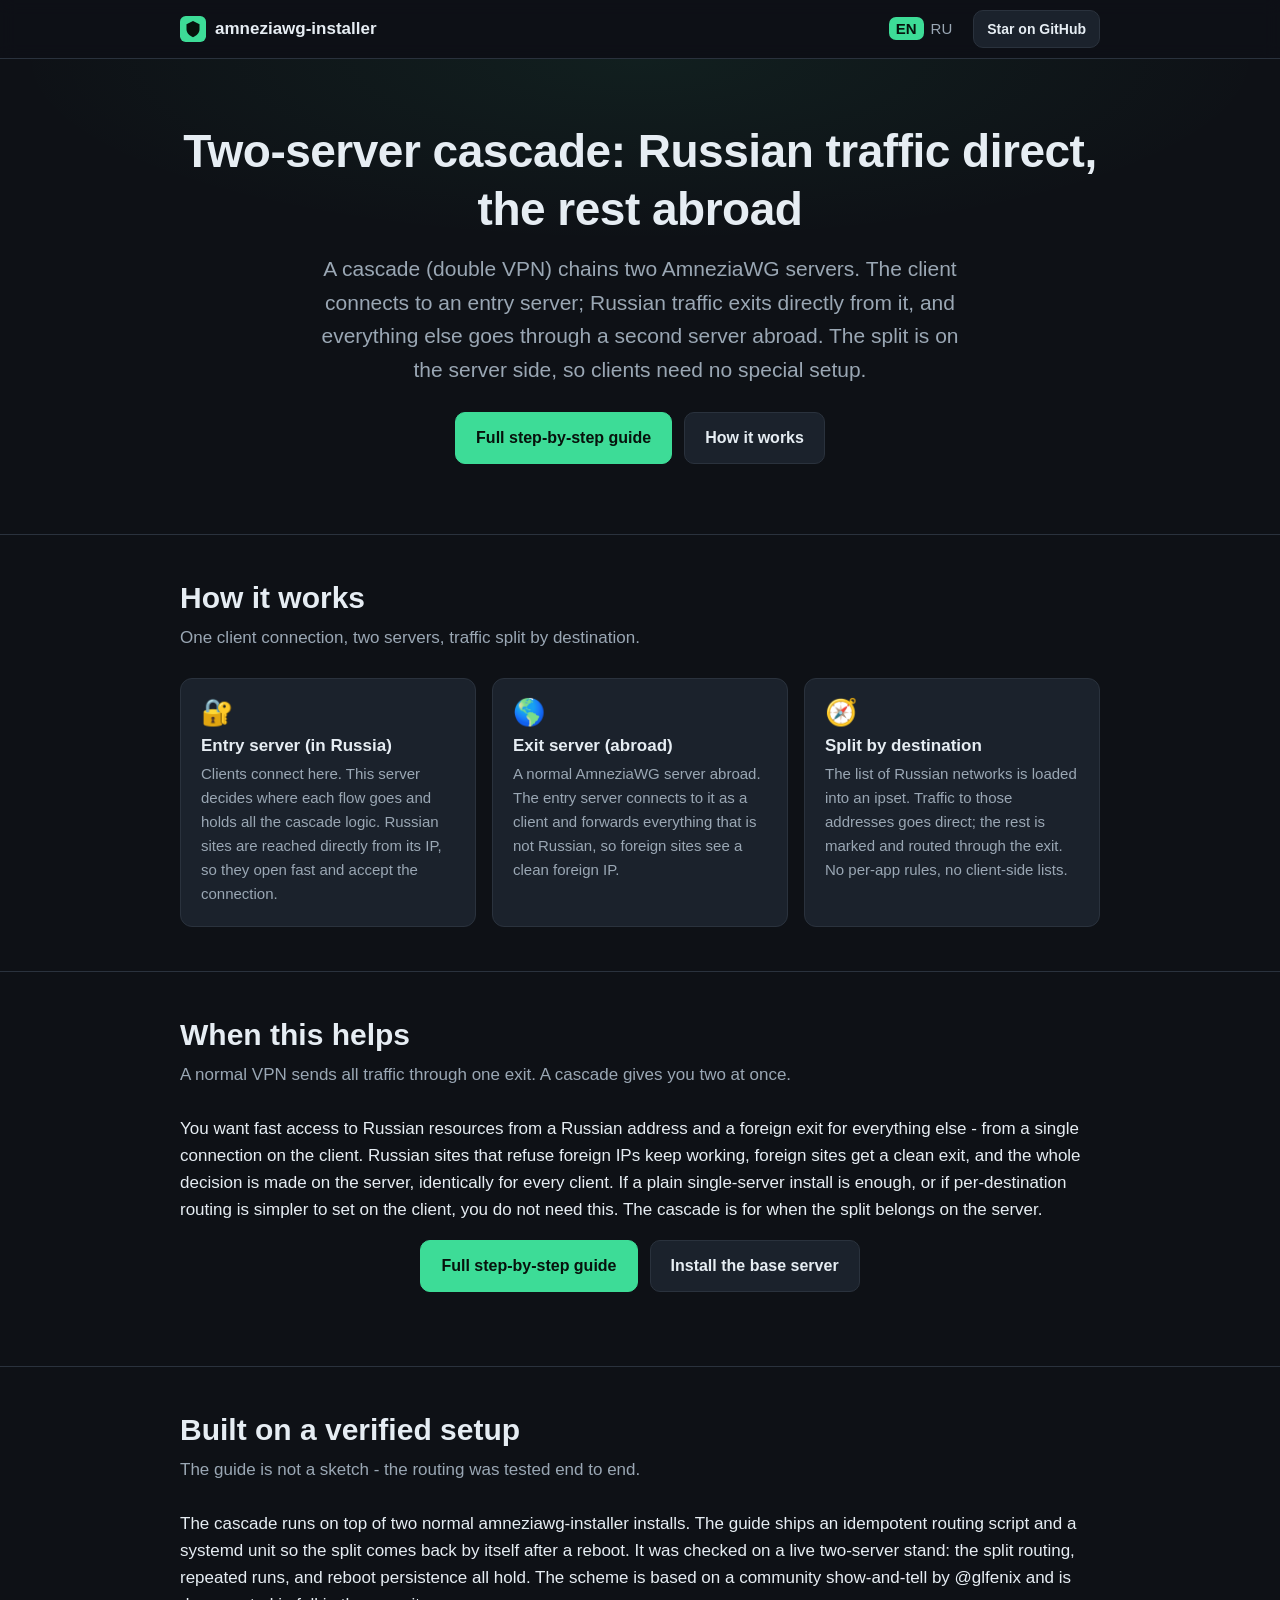
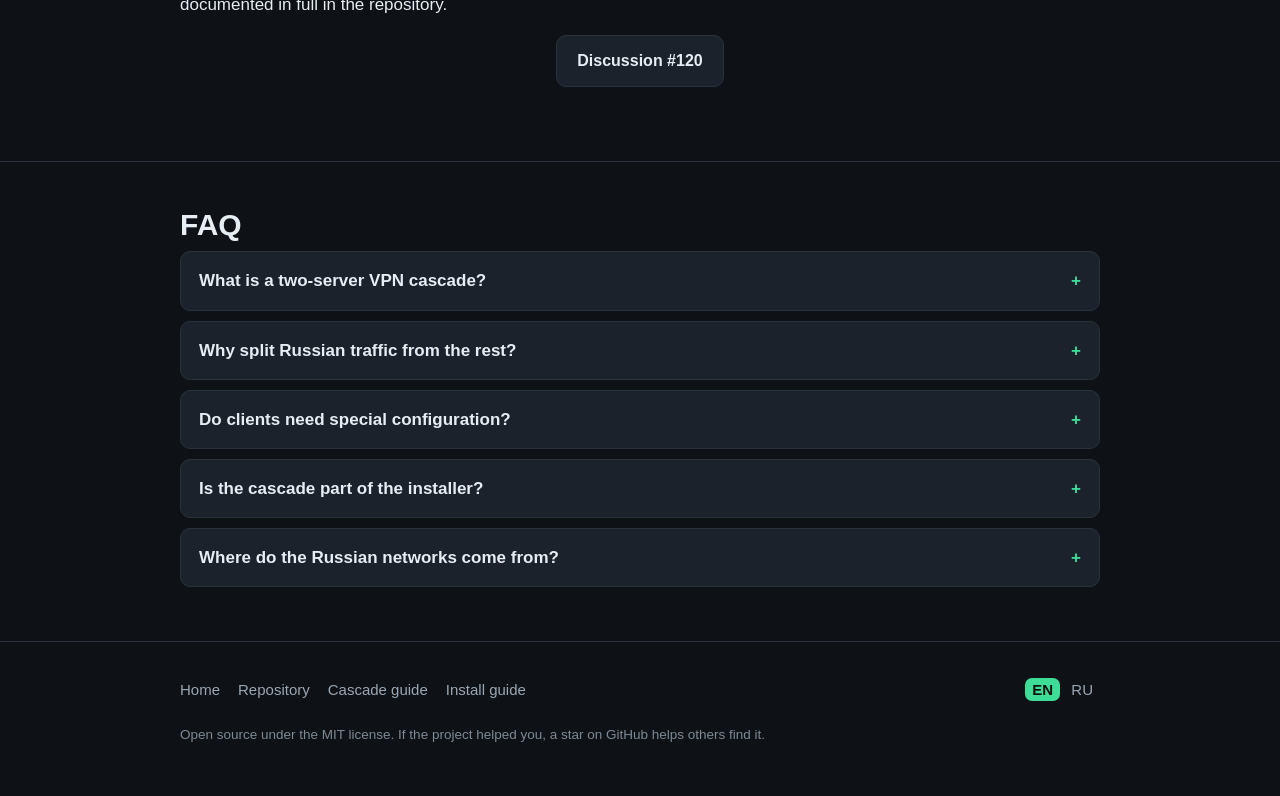
==== cascade/index.html @ ad178d1e "site: add two-server cascade landing (/cascade/ + /ru/cascade/) SEO landing for the cascade split-tu" ====
<!DOCTYPE html>
<html lang="en">
<head>
<meta charset="utf-8">
<meta name="viewport" content="width=device-width, initial-scale=1">
<title>Two-server cascade VPN: Russian traffic direct, the rest abroad</title>
<meta name="description" content="A two-server cascade (double VPN) on AmneziaWG: clients connect to an entry server, Russian traffic exits directly from a Russian IP, everything else goes through a foreign exit server. Split routing on the server, built on amneziawg-installer.">
<link rel="canonical" href="https://bivlked.github.io/amneziawg-installer/cascade/">
<link rel="alternate" hreflang="en" href="https://bivlked.github.io/amneziawg-installer/cascade/">
<link rel="alternate" hreflang="ru" href="https://bivlked.github.io/amneziawg-installer/ru/cascade/">
<link rel="alternate" hreflang="x-default" href="https://bivlked.github.io/amneziawg-installer/cascade/">
<meta property="og:type" content="article">
<meta property="og:title" content="Two-server cascade VPN: Russian traffic direct, the rest abroad">
<meta property="og:description" content="A double-VPN cascade on AmneziaWG with server-side split routing: Russian traffic direct, everything else through a foreign exit.">
<meta property="og:url" content="https://bivlked.github.io/amneziawg-installer/cascade/">
<meta property="og:site_name" content="amneziawg-installer">
<meta property="og:image" content="https://bivlked.github.io/amneziawg-installer/assets/og.png">
<meta property="og:image:width" content="1200">
<meta property="og:image:height" content="630">
<meta property="og:image:alt" content="amneziawg-installer - AmneziaWG 2.0 VPN server in one command">
<meta property="og:locale" content="en_US">
<meta property="og:locale:alternate" content="ru_RU">
<meta name="twitter:card" content="summary_large_image">
<meta name="twitter:image" content="https://bivlked.github.io/amneziawg-installer/assets/og.png">
<meta name="twitter:title" content="Two-server cascade VPN: Russian traffic direct, the rest abroad">
<meta name="twitter:description" content="A double-VPN cascade on AmneziaWG with server-side split routing.">
<meta name="theme-color" content="#0e1116">
<meta name="color-scheme" content="dark">
<link rel="icon" href="../assets/favicon.svg" type="image/svg+xml">
<link rel="apple-touch-icon" href="../assets/apple-touch-icon.png">
<link rel="stylesheet" href="../assets/style.css">
<script type="application/ld+json">
{
  "@context": "https://schema.org",
  "@type": "FAQPage",
  "mainEntity": [
    { "@type": "Question", "name": "What is a two-server VPN cascade?", "acceptedAnswer": { "@type": "Answer", "text": "It is two servers chained together (sometimes called a double VPN). The client connects to an entry server, and that server forwards part of the traffic through a second exit server. Here the split is by destination: Russian networks go out directly from the entry server, everything else goes through the foreign exit." } },
    { "@type": "Question", "name": "Why split Russian traffic from the rest?", "acceptedAnswer": { "@type": "Answer", "text": "So Russian sites open from a Russian IP without a detour abroad and without being blocked for foreign addresses, while foreign sites use a clean foreign exit. You get both from a single connection on the client." } },
    { "@type": "Question", "name": "Do clients need special configuration?", "acceptedAnswer": { "@type": "Answer", "text": "No. The split lives entirely on the entry server. Clients are added as usual and need no special setup - they just connect to the entry server." } },
    { "@type": "Question", "name": "Is the cascade part of the installer?", "acceptedAnswer": { "@type": "Answer", "text": "No. A multi-server cascade is a separate manual setup on top of two normal amneziawg-installer installs. There is a step-by-step guide with a verified routing script and a systemd unit for boot persistence." } },
    { "@type": "Question", "name": "Where do the Russian networks come from?", "acceptedAnswer": { "@type": "Answer", "text": "From the aggregated Russian IP zone (ipdeny), loaded into an ipset. Traffic to those networks is routed direct; everything else is marked and sent through the foreign exit. The list is refreshed on a schedule." } }
  ]
}
</script>
<script type="application/ld+json">
{
  "@context": "https://schema.org",
  "@type": "BreadcrumbList",
  "itemListElement": [
    { "@type": "ListItem", "position": 1, "name": "amneziawg-installer", "item": "https://bivlked.github.io/amneziawg-installer/" },
    { "@type": "ListItem", "position": 2, "name": "Two-server cascade with split routing", "item": "https://bivlked.github.io/amneziawg-installer/cascade/" }
  ]
}
</script>
</head>
<body>

<header class="site-header">
  <div class="wrap">
    <a class="brand" href="/amneziawg-installer/">
      <svg class="logo" viewBox="0 0 32 32" aria-hidden="true"><rect width="32" height="32" rx="7" fill="#3ddc97"/><path d="M16 6l8 4v6c0 5-3.4 8.2-8 10-4.6-1.8-8-5-8-10v-6l8-4z" fill="#07120c"/></svg>
      amneziawg-installer
    </a>
    <nav class="nav-right" aria-label="Site navigation">
      <span class="lang-switch"><a class="active" aria-current="page" href="/amneziawg-installer/cascade/">EN</a><a href="/amneziawg-installer/ru/cascade/">RU</a></span>
      <a class="btn btn-sm" href="https://github.com/bivlked/amneziawg-installer">Star on GitHub</a>
    </nav>
  </div>
</header>

<main>

<section class="hero">
  <div class="wrap">
    <h1>Two-server cascade: Russian traffic direct, the rest abroad</h1>
    <p class="lede">A cascade (double VPN) chains two AmneziaWG servers. The client connects to an entry server; Russian traffic exits directly from it, and everything else goes through a second server abroad. The split is on the server side, so clients need no special setup.</p>
    <div class="cta-row">
      <a class="btn btn-primary" href="https://github.com/bivlked/amneziawg-installer/blob/main/CASCADE.en.md">Full step-by-step guide</a>
      <a class="btn" href="#how">How it works</a>
    </div>
  </div>
</section>

<section id="how">
  <div class="wrap">
    <h2>How it works</h2>
    <p class="sub">One client connection, two servers, traffic split by destination.</p>
    <div class="grid">
      <div class="card">
        <div class="ico" aria-hidden="true">&#128272;</div>
        <h3>Entry server (in Russia)</h3>
        <p>Clients connect here. This server decides where each flow goes and holds all the cascade logic. Russian sites are reached directly from its IP, so they open fast and accept the connection.</p>
      </div>
      <div class="card">
        <div class="ico" aria-hidden="true">&#127758;</div>
        <h3>Exit server (abroad)</h3>
        <p>A normal AmneziaWG server abroad. The entry server connects to it as a client and forwards everything that is not Russian, so foreign sites see a clean foreign IP.</p>
      </div>
      <div class="card">
        <div class="ico" aria-hidden="true">&#129517;</div>
        <h3>Split by destination</h3>
        <p>The list of Russian networks is loaded into an ipset. Traffic to those addresses goes direct; the rest is marked and routed through the exit. No per-app rules, no client-side lists.</p>
      </div>
    </div>
  </div>
</section>

<section id="why">
  <div class="wrap">
    <h2>When this helps</h2>
    <p class="sub">A normal VPN sends all traffic through one exit. A cascade gives you two at once.</p>
    <p>You want fast access to Russian resources from a Russian address and a foreign exit for everything else - from a single connection on the client. Russian sites that refuse foreign IPs keep working, foreign sites get a clean exit, and the whole decision is made on the server, identically for every client. If a plain single-server install is enough, or if per-destination routing is simpler to set on the client, you do not need this. The cascade is for when the split belongs on the server.</p>
    <div class="cta-row">
      <a class="btn btn-primary" href="https://github.com/bivlked/amneziawg-installer/blob/main/CASCADE.en.md">Full step-by-step guide</a>
      <a class="btn" href="/amneziawg-installer/#quick-start">Install the base server</a>
    </div>
  </div>
</section>

<section id="trust">
  <div class="wrap">
    <h2>Built on a verified setup</h2>
    <p class="sub">The guide is not a sketch - the routing was tested end to end.</p>
    <p>The cascade runs on top of two normal amneziawg-installer installs. The guide ships an idempotent routing script and a systemd unit so the split comes back by itself after a reboot. It was checked on a live two-server stand: the split routing, repeated runs, and reboot persistence all hold. The scheme is based on a community show-and-tell by @glfenix and is documented in full in the repository.</p>
    <div class="cta-row">
      <a class="btn" href="https://github.com/bivlked/amneziawg-installer/discussions/120">Discussion #120</a>
    </div>
  </div>
</section>

<section id="faq">
  <div class="wrap">
    <h2>FAQ</h2>
    <div class="faq">
      <details><summary>What is a two-server VPN cascade?</summary><div class="answer">It is two servers chained together (sometimes called a double VPN). The client connects to an entry server, and that server forwards part of the traffic through a second exit server. Here the split is by destination: Russian networks go out directly from the entry server, everything else goes through the foreign exit.</div></details>
      <details><summary>Why split Russian traffic from the rest?</summary><div class="answer">So Russian sites open from a Russian IP without a detour abroad and without being blocked for foreign addresses, while foreign sites use a clean foreign exit. You get both from a single connection on the client.</div></details>
      <details><summary>Do clients need special configuration?</summary><div class="answer">No. The split lives entirely on the entry server. Clients are added as usual and need no special setup - they just connect to the entry server.</div></details>
      <details><summary>Is the cascade part of the installer?</summary><div class="answer">No. A multi-server cascade is a separate manual setup on top of two normal amneziawg-installer installs. There is a step-by-step guide with a verified routing script and a systemd unit for boot persistence.</div></details>
      <details><summary>Where do the Russian networks come from?</summary><div class="answer">From the aggregated Russian IP zone (ipdeny), loaded into an ipset. Traffic to those networks is routed direct; everything else is marked and sent through the foreign exit. The list is refreshed on a schedule.</div></details>
    </div>
  </div>
</section>

</main>

<footer class="site-footer">
  <div class="wrap">
    <div class="cols">
      <div>
        <div class="foot-links">
          <a href="/amneziawg-installer/">Home</a>
          <a href="https://github.com/bivlked/amneziawg-installer">Repository</a>
          <a href="https://github.com/bivlked/amneziawg-installer/blob/main/CASCADE.en.md">Cascade guide</a>
          <a href="https://github.com/bivlked/amneziawg-installer/blob/main/INSTALL_VPS.md">Install guide</a>
        </div>
        <p class="note">Open source under the MIT license. If the project helped you, a star on GitHub helps others find it.</p>
      </div>
      <div class="lang-switch"><a class="active" aria-current="page" href="/amneziawg-installer/cascade/">EN</a> <a href="/amneziawg-installer/ru/cascade/">RU</a></div>
    </div>
  </div>
</footer>

</body>
</html>
---- assets/style.css ----
/* amneziawg-installer landing - shared styles. Dark, fast, no external fonts. */
:root {
  --bg: #0e1116;
  --bg-soft: #161b22;
  --bg-card: #1b222c;
  --border: #2a323d;
  --text: #e6edf3;
  --text-dim: #9aa7b4;
  --accent: #3ddc97;
  --accent-dim: #2bbd80;
  --accent-ink: #07120c;
  --code-bg: #0a0d12;
  --radius: 12px;
  --maxw: 960px;
}
* { box-sizing: border-box; }
html { scroll-behavior: smooth; scroll-padding-top: 72px; -webkit-text-size-adjust: 100%; }
body {
  margin: 0;
  background: var(--bg);
  color: var(--text);
  font-family: -apple-system, BlinkMacSystemFont, "Segoe UI", Roboto, Helvetica, Arial, sans-serif;
  line-height: 1.6;
  font-size: 17px;
}
a { color: var(--accent); text-decoration: none; }
a:hover { text-decoration: underline; }
h1, h2, h3 { line-height: 1.25; font-weight: 700; }
code, pre, kbd { font-family: ui-monospace, SFMono-Regular, "SF Mono", Menlo, Consolas, "Liberation Mono", monospace; }

.wrap { max-width: var(--maxw); margin: 0 auto; padding: 0 20px; }

/* header */
.site-header {
  position: sticky; top: 0; z-index: 10;
  background: rgba(14, 17, 22, 0.82);
  backdrop-filter: saturate(140%) blur(8px);
  border-bottom: 1px solid var(--border);
}
.site-header .wrap { display: flex; align-items: center; justify-content: space-between; height: 58px; }
.brand { display: flex; align-items: center; gap: 9px; font-weight: 700; color: var(--text); }
.brand:hover { text-decoration: none; }
.brand .logo { width: 26px; height: 26px; }
.nav-right { display: flex; align-items: center; gap: 14px; font-size: 15px; }
.lang-switch a { color: var(--text-dim); padding: 3px 7px; border-radius: 7px; }
.lang-switch a.active { color: var(--accent-ink); background: var(--accent); font-weight: 600; }

/* buttons */
.btn {
  display: inline-flex; align-items: center; gap: 8px;
  padding: 12px 20px; border-radius: 10px; font-weight: 600; font-size: 16px;
  border: 1px solid var(--border); color: var(--text); background: var(--bg-card);
  transition: transform .08s ease, border-color .15s ease;
}
.btn:hover { text-decoration: none; border-color: var(--accent); transform: translateY(-1px); }
.btn-primary { background: var(--accent); color: var(--accent-ink); border-color: var(--accent); }
.btn-primary:hover { background: var(--accent-dim); }
.btn-sm { padding: 7px 13px; font-size: 14px; }

/* hero */
.hero {
  padding: 64px 0 40px; text-align: center; border-top: none;
  background: radial-gradient(ellipse 70% 55% at 50% 0%, rgba(61, 220, 151, 0.07), transparent 70%);
}
.hero h1 { font-size: clamp(30px, 5vw, 46px); margin: 0 0 14px; letter-spacing: -0.5px; }
.hero .lede { font-size: clamp(17px, 2.4vw, 21px); color: var(--text-dim); max-width: 640px; margin: 0 auto 26px; }
.cta-row { display: flex; gap: 12px; justify-content: center; flex-wrap: wrap; margin-bottom: 30px; }

/* command box */
.cmd {
  position: relative; text-align: left; background: var(--code-bg);
  border: 1px solid var(--border); border-radius: var(--radius);
  padding: 18px 52px 18px 18px; max-width: 760px; margin: 0 auto;
  overflow-x: auto;
}
.cmd pre { margin: 0; font-size: 14.5px; color: #cdd9e5; white-space: pre; }
.cmd .prompt { color: var(--accent); user-select: none; }
.copy-btn {
  position: absolute; top: 12px; right: 12px;
  background: var(--bg-card); border: 1px solid var(--border); color: var(--text-dim);
  border-radius: 8px; padding: 6px 9px; font-size: 12px; cursor: pointer;
}
.copy-btn:hover { color: var(--accent); border-color: var(--accent); }

/* trust strip */
.trust { display: flex; gap: 10px 26px; justify-content: center; flex-wrap: wrap; color: var(--text-dim); font-size: 14.5px; margin-top: 22px; }
.trust span { display: inline-flex; align-items: center; gap: 6px; }

/* sections */
section { padding: 44px 0; border-top: 1px solid var(--border); }
section h2 { font-size: clamp(23px, 3.4vw, 30px); margin: 0 0 8px; }
section .sub { color: var(--text-dim); margin: 0 0 26px; max-width: 660px; }

/* feature grid */
.grid { display: grid; grid-template-columns: repeat(auto-fit, minmax(240px, 1fr)); gap: 16px; }
.card {
  background: var(--bg-card); border: 1px solid var(--border); border-radius: var(--radius); padding: 20px;
  transition: transform .08s ease, border-color .15s ease;
}
.card:hover { border-color: var(--accent-dim); transform: translateY(-2px); }
.card .ico { font-size: 26px; line-height: 1; margin-bottom: 10px; }
.card h3 { font-size: 17px; margin: 0 0 6px; }
.card p { margin: 0; color: var(--text-dim); font-size: 15px; }

/* steps */
.steps { counter-reset: step; display: grid; gap: 14px; list-style: none; margin: 0; padding: 0; }
.step { display: flex; gap: 14px; align-items: flex-start; }
.step .n {
  counter-increment: step; flex: 0 0 auto; width: 30px; height: 30px; border-radius: 50%;
  background: var(--accent); color: var(--accent-ink); font-weight: 700;
  display: grid; place-items: center; font-size: 15px;
}
.step .n::before { content: counter(step); }
.step p { margin: 3px 0 0; }

/* os list */
.os-list { display: flex; flex-wrap: wrap; gap: 10px; }
.os-list .pill { background: var(--bg-card); border: 1px solid var(--border); border-radius: 999px; padding: 8px 15px; font-size: 15px; }
.os-list .pill b { color: var(--accent); }

/* faq */
.faq details { background: var(--bg-card); border: 1px solid var(--border); border-radius: 10px; margin-bottom: 10px; padding: 0 18px; }
.faq summary { cursor: pointer; padding: 15px 0; font-weight: 600; list-style: none; }
.faq summary:hover { color: var(--accent); }
.faq summary::-webkit-details-marker { display: none; }
.faq summary::after { content: "+"; float: right; color: var(--accent); font-weight: 700; }
.faq details[open] summary::after { content: "\2212"; }
.faq details[open] summary { border-bottom: 1px solid var(--border); }
.faq .answer { padding: 14px 0; color: var(--text-dim); }
.faq .answer code { background: var(--code-bg); padding: 2px 6px; border-radius: 5px; font-size: 14px; color: #cdd9e5; }

/* footer */
.site-footer { border-top: 1px solid var(--border); padding: 36px 0; color: var(--text-dim); font-size: 15px; }
.site-footer .cols { display: flex; flex-wrap: wrap; gap: 24px 48px; justify-content: space-between; }
.site-footer a { color: var(--text-dim); }
.site-footer a:hover { color: var(--accent); }
.site-footer .foot-links { display: flex; flex-wrap: wrap; gap: 8px 18px; }
.site-footer .note { margin-top: 22px; font-size: 13.5px; opacity: 0.8; }

.center { text-align: center; }
.mt { margin-top: 26px; }
.inline-note { color: var(--text-dim); font-size: 14.5px; margin-top: 12px; }

/* polish */
::selection { background: var(--accent); color: var(--accent-ink); }
a:focus-visible, button:focus-visible, summary:focus-visible { outline: 2px solid var(--accent); outline-offset: 2px; }

/* compact header on small screens */
@media (max-width: 600px) {
  .brand { font-size: 15px; }
  .nav-right { gap: 8px; }
  .btn-sm { padding: 6px 10px; font-size: 13px; }
}
@media (max-width: 430px) {
  .site-header .btn-sm { display: none; }
}

/* reduced motion */
@media (prefers-reduced-motion: reduce) {
  html { scroll-behavior: auto; }
  .btn, .card { transition: none; }
  .btn:hover, .card:hover { transform: none; }
}
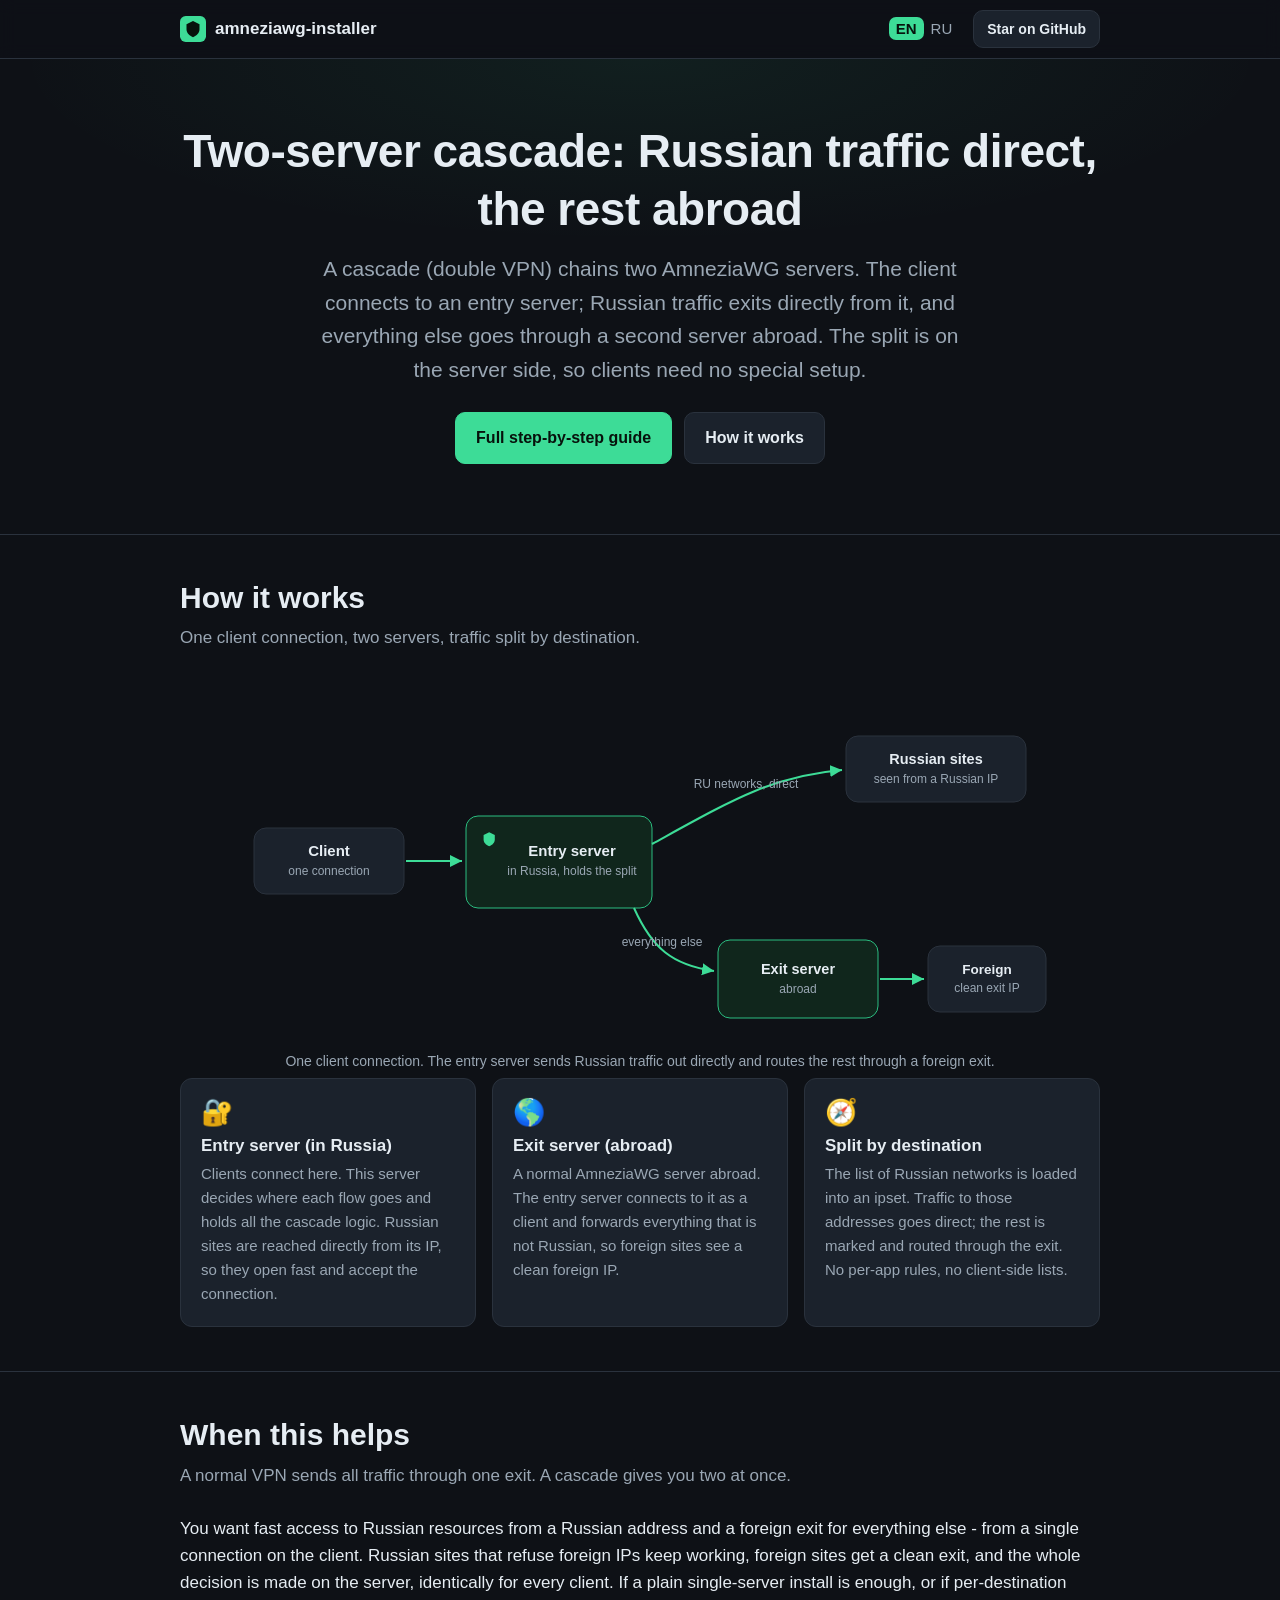
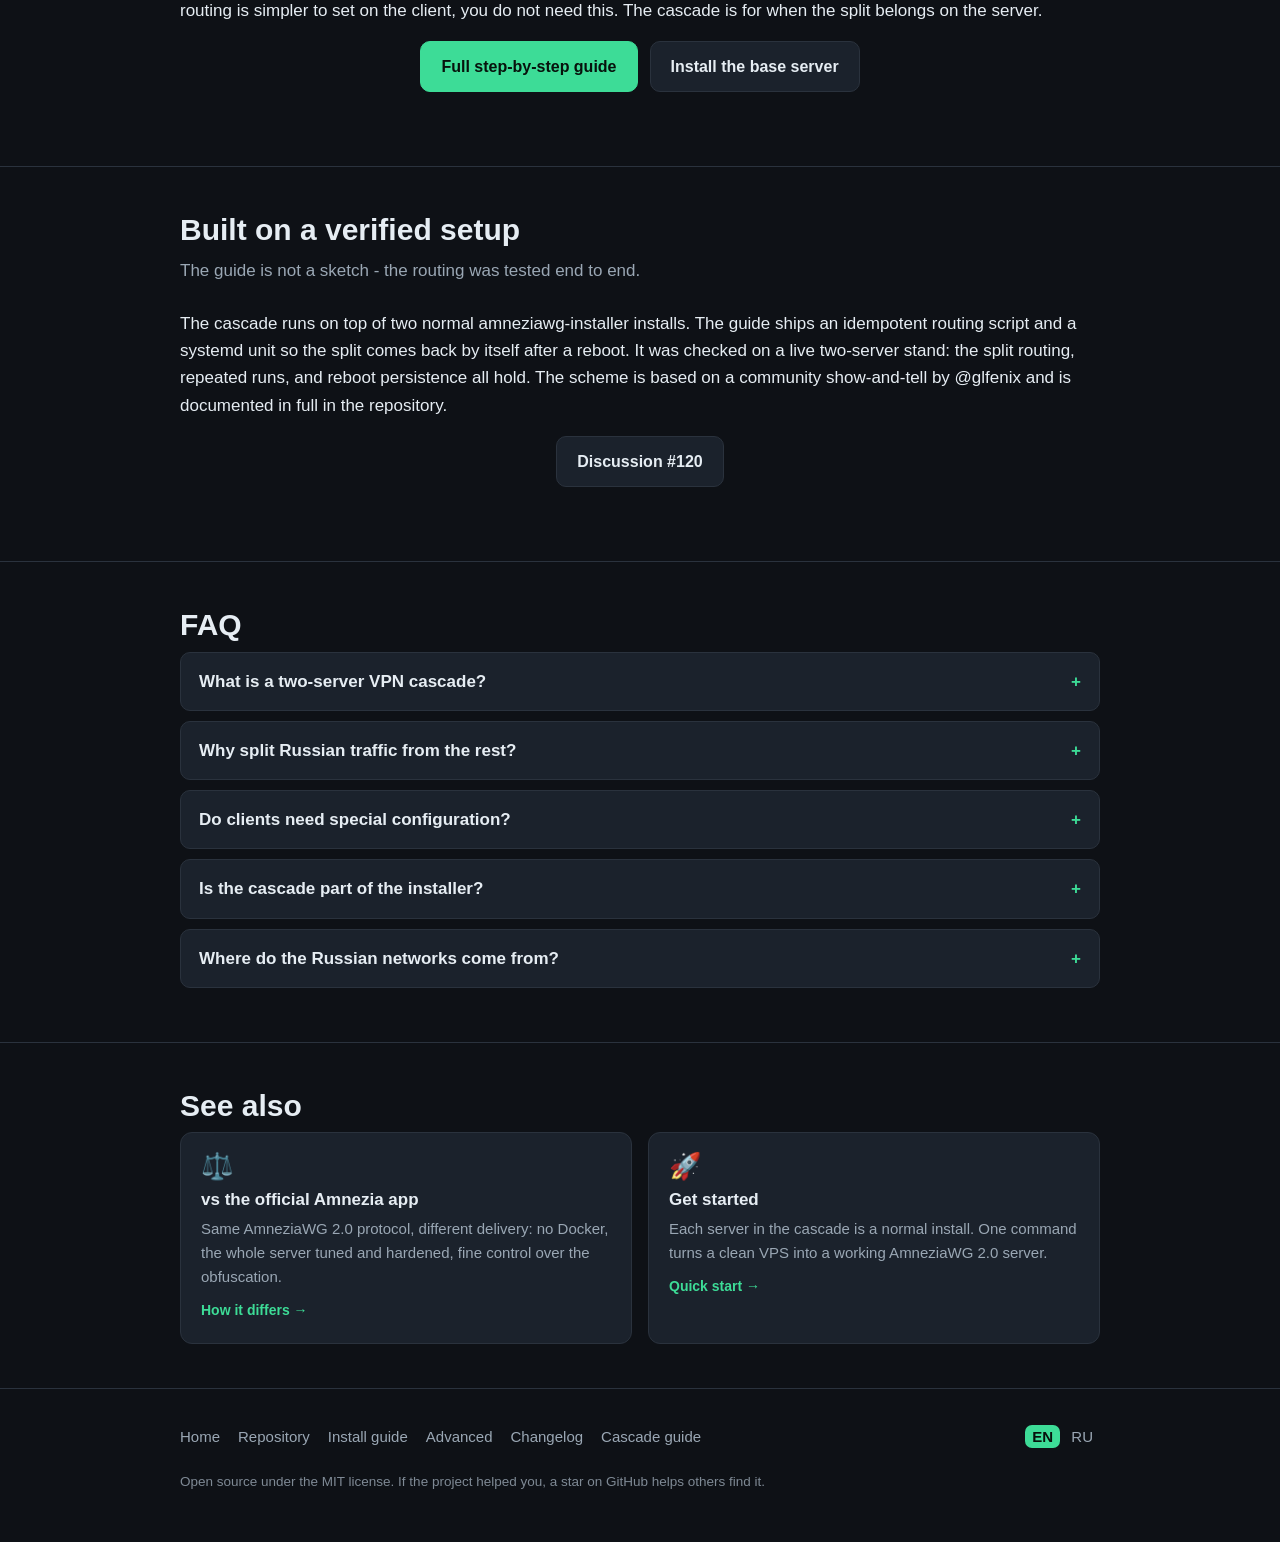
==== commit d9482925: "site: refresh landings with visuals, SEO and accessibility polish - home: trimmed hero CTAs, added a" ====
--- a/cascade/index.html
+++ b/cascade/index.html
@@ -3,8 +3,8 @@
 <head>
 <meta charset="utf-8">
 <meta name="viewport" content="width=device-width, initial-scale=1">
-<title>Two-server cascade VPN: Russian traffic direct, the rest abroad</title>
-<meta name="description" content="A two-server cascade (double VPN) on AmneziaWG: clients connect to an entry server, Russian traffic exits directly from a Russian IP, everything else goes through a foreign exit server. Split routing on the server, built on amneziawg-installer.">
+<title>Two-server cascade VPN: Russian traffic direct, rest abroad</title>
+<meta name="description" content="A two-server cascade (double VPN) on AmneziaWG: Russian traffic exits directly from a Russian IP, everything else goes through a foreign exit server. Split on the server.">
 <link rel="canonical" href="https://bivlked.github.io/amneziawg-installer/cascade/">
 <link rel="alternate" hreflang="en" href="https://bivlked.github.io/amneziawg-installer/cascade/">
 <link rel="alternate" hreflang="ru" href="https://bivlked.github.io/amneziawg-installer/ru/cascade/">
@@ -14,14 +14,14 @@
 <meta property="og:description" content="A double-VPN cascade on AmneziaWG with server-side split routing: Russian traffic direct, everything else through a foreign exit.">
 <meta property="og:url" content="https://bivlked.github.io/amneziawg-installer/cascade/">
 <meta property="og:site_name" content="amneziawg-installer">
-<meta property="og:image" content="https://bivlked.github.io/amneziawg-installer/assets/og.png">
+<meta property="og:image" content="https://bivlked.github.io/amneziawg-installer/assets/og-cascade.png">
 <meta property="og:image:width" content="1200">
 <meta property="og:image:height" content="630">
-<meta property="og:image:alt" content="amneziawg-installer - AmneziaWG 2.0 VPN server in one command">
+<meta property="og:image:alt" content="Two-server AmneziaWG cascade: Russian traffic direct, the rest abroad">
 <meta property="og:locale" content="en_US">
 <meta property="og:locale:alternate" content="ru_RU">
 <meta name="twitter:card" content="summary_large_image">
-<meta name="twitter:image" content="https://bivlked.github.io/amneziawg-installer/assets/og.png">
+<meta name="twitter:image" content="https://bivlked.github.io/amneziawg-installer/assets/og-cascade.png">
 <meta name="twitter:title" content="Two-server cascade VPN: Russian traffic direct, the rest abroad">
 <meta name="twitter:description" content="A double-VPN cascade on AmneziaWG with server-side split routing.">
 <meta name="theme-color" content="#0e1116">
@@ -52,8 +52,25 @@
   ]
 }
 </script>
+<script type="application/ld+json">
+{
+  "@context": "https://schema.org",
+  "@type": "TechArticle",
+  "headline": "Two-server cascade VPN: Russian traffic direct, the rest abroad",
+  "description": "A two-server cascade (double VPN) on AmneziaWG with server-side split routing: Russian traffic exits directly from a Russian IP, everything else goes through a foreign exit server.",
+  "inLanguage": "en",
+  "image": "https://bivlked.github.io/amneziawg-installer/assets/og-cascade.png",
+  "datePublished": "2026-06-15",
+  "dateModified": "2026-06-15",
+  "author": { "@type": "Person", "name": "bivlked" },
+  "publisher": { "@type": "Organization", "name": "amneziawg-installer", "logo": { "@type": "ImageObject", "url": "https://bivlked.github.io/amneziawg-installer/assets/apple-touch-icon.png" } },
+  "mainEntityOfPage": "https://bivlked.github.io/amneziawg-installer/cascade/",
+  "isPartOf": "https://bivlked.github.io/amneziawg-installer/"
+}
+</script>
 </head>
 <body>
+<a class="skip-link" href="#main">Skip to content</a>
 
 <header class="site-header">
   <div class="wrap">
@@ -62,13 +79,13 @@
       amneziawg-installer
     </a>
     <nav class="nav-right" aria-label="Site navigation">
-      <span class="lang-switch"><a class="active" aria-current="page" href="/amneziawg-installer/cascade/">EN</a><a href="/amneziawg-installer/ru/cascade/">RU</a></span>
+      <span class="lang-switch"><a class="active" aria-current="page" aria-label="English" href="/amneziawg-installer/cascade/">EN</a><a aria-label="Русский" href="/amneziawg-installer/ru/cascade/">RU</a></span>
       <a class="btn btn-sm" href="https://github.com/bivlked/amneziawg-installer">Star on GitHub</a>
     </nav>
   </div>
 </header>
 
-<main>
+<main id="main">
 
 <section class="hero">
   <div class="wrap">
@@ -85,6 +102,34 @@
   <div class="wrap">
     <h2>How it works</h2>
     <p class="sub">One client connection, two servers, traffic split by destination.</p>
+    <figure class="diagram">
+      <svg viewBox="0 0 820 360" xmlns="http://www.w3.org/2000/svg" role="img" aria-label="Traffic flow diagram: the client makes one connection to the entry server in Russia; Russian networks are sent out directly and seen from a Russian IP, while everything else is routed through a foreign exit server and seen from a foreign IP." font-family="-apple-system, BlinkMacSystemFont, 'Segoe UI', Roboto, sans-serif">
+        <defs><marker id="cad" markerWidth="9" markerHeight="9" refX="6" refY="3" orient="auto"><path d="M0 0l6 3-6 3z" fill="#3ddc97"/></marker></defs>
+        <rect x="24" y="150" width="150" height="66" rx="12" fill="#1b222c" stroke="#2a323d"/>
+        <text x="99" y="178" text-anchor="middle" font-size="15" font-weight="600" fill="#e6edf3">Client</text>
+        <text x="99" y="197" text-anchor="middle" font-size="12" fill="#9aa7b4">one connection</text>
+        <line x1="176" y1="183" x2="232" y2="183" stroke="#3ddc97" stroke-width="2" marker-end="url(#cad)"/>
+        <rect x="236" y="138" width="186" height="92" rx="12" fill="#10261c" stroke="#2bbd80"/>
+        <g transform="translate(248 150) scale(0.7)"><path d="M16 6l8 4v6c0 5-3.4 8.2-8 10-4.6-1.8-8-5-8-10v-6l8-4z" fill="#3ddc97"/></g>
+        <text x="342" y="178" text-anchor="middle" font-size="15" font-weight="600" fill="#e6edf3">Entry server</text>
+        <text x="342" y="197" text-anchor="middle" font-size="12" fill="#9aa7b4">in Russia, holds the split</text>
+        <path d="M422 166 C 502 122, 542 98, 612 92" fill="none" stroke="#3ddc97" stroke-width="2" marker-end="url(#cad)"/>
+        <text x="516" y="110" text-anchor="middle" font-size="12" fill="#9aa7b4">RU networks, direct</text>
+        <rect x="616" y="58" width="180" height="66" rx="12" fill="#1b222c" stroke="#2a323d"/>
+        <text x="706" y="86" text-anchor="middle" font-size="14.5" font-weight="600" fill="#e6edf3">Russian sites</text>
+        <text x="706" y="105" text-anchor="middle" font-size="12" fill="#9aa7b4">seen from a Russian IP</text>
+        <path d="M404 230 C 422 270, 442 287, 484 293" fill="none" stroke="#3ddc97" stroke-width="2" marker-end="url(#cad)"/>
+        <text x="432" y="268" text-anchor="middle" font-size="12" fill="#9aa7b4">everything else</text>
+        <rect x="488" y="262" width="160" height="78" rx="12" fill="#10261c" stroke="#2bbd80"/>
+        <text x="568" y="296" text-anchor="middle" font-size="14.5" font-weight="600" fill="#e6edf3">Exit server</text>
+        <text x="568" y="315" text-anchor="middle" font-size="12" fill="#9aa7b4">abroad</text>
+        <line x1="650" y1="301" x2="694" y2="301" stroke="#3ddc97" stroke-width="2" marker-end="url(#cad)"/>
+        <rect x="698" y="268" width="118" height="66" rx="12" fill="#1b222c" stroke="#2a323d"/>
+        <text x="757" y="296" text-anchor="middle" font-size="13.5" font-weight="600" fill="#e6edf3">Foreign</text>
+        <text x="757" y="314" text-anchor="middle" font-size="12" fill="#9aa7b4">clean exit IP</text>
+      </svg>
+      <figcaption>One client connection. The entry server sends Russian traffic out directly and routes the rest through a foreign exit.</figcaption>
+    </figure>
     <div class="grid">
       <div class="card">
         <div class="ico" aria-hidden="true">&#128272;</div>
@@ -141,6 +186,26 @@
   </div>
 </section>
 
+<section id="related" class="related">
+  <div class="wrap">
+    <h2>See also</h2>
+    <div class="grid">
+      <div class="card">
+        <div class="ico" aria-hidden="true">&#9878;&#65039;</div>
+        <h3>vs the official Amnezia app</h3>
+        <p>Same AmneziaWG 2.0 protocol, different delivery: no Docker, the whole server tuned and hardened, fine control over the obfuscation.</p>
+        <a class="go" href="/amneziawg-installer/compare/">How it differs &#8594;</a>
+      </div>
+      <div class="card">
+        <div class="ico" aria-hidden="true">&#128640;</div>
+        <h3>Get started</h3>
+        <p>Each server in the cascade is a normal install. One command turns a clean VPS into a working AmneziaWG 2.0 server.</p>
+        <a class="go" href="/amneziawg-installer/#quick-start">Quick start &#8594;</a>
+      </div>
+    </div>
+  </div>
+</section>
+
 </main>
 
 <footer class="site-footer">
@@ -150,12 +215,14 @@
         <div class="foot-links">
           <a href="/amneziawg-installer/">Home</a>
           <a href="https://github.com/bivlked/amneziawg-installer">Repository</a>
+          <a href="https://github.com/bivlked/amneziawg-installer/blob/main/INSTALL_VPS.md">Install guide</a>
+          <a href="https://github.com/bivlked/amneziawg-installer/blob/main/ADVANCED.en.md">Advanced</a>
+          <a href="https://github.com/bivlked/amneziawg-installer/blob/main/CHANGELOG.en.md">Changelog</a>
           <a href="https://github.com/bivlked/amneziawg-installer/blob/main/CASCADE.en.md">Cascade guide</a>
-          <a href="https://github.com/bivlked/amneziawg-installer/blob/main/INSTALL_VPS.md">Install guide</a>
         </div>
         <p class="note">Open source under the MIT license. If the project helped you, a star on GitHub helps others find it.</p>
       </div>
-      <div class="lang-switch"><a class="active" aria-current="page" href="/amneziawg-installer/cascade/">EN</a> <a href="/amneziawg-installer/ru/cascade/">RU</a></div>
+      <div class="lang-switch"><a class="active" aria-current="page" aria-label="English" href="/amneziawg-installer/cascade/">EN</a> <a aria-label="Русский" href="/amneziawg-installer/ru/cascade/">RU</a></div>
     </div>
   </div>
 </footer>
--- a/assets/style.css
+++ b/assets/style.css
@@ -14,7 +14,7 @@
   --maxw: 960px;
 }
 * { box-sizing: border-box; }
-html { scroll-behavior: smooth; scroll-padding-top: 72px; -webkit-text-size-adjust: 100%; }
+html { scroll-behavior: smooth; scroll-padding-top: 66px; -webkit-text-size-adjust: 100%; }
 body {
   margin: 0;
   background: var(--bg);
@@ -161,3 +161,41 @@
   .btn, .card { transition: none; }
   .btn:hover, .card:hover { transform: none; }
 }
+
+/* skip link */
+.skip-link {
+  position: absolute; left: 8px; top: -48px; z-index: 30;
+  background: var(--accent); color: var(--accent-ink);
+  padding: 9px 16px; border-radius: 8px; font-weight: 600;
+  transition: top .15s ease;
+}
+.skip-link:focus { top: 8px; text-decoration: none; }
+
+/* screen-reader only */
+.sr-only {
+  position: absolute; width: 1px; height: 1px; padding: 0; margin: -1px;
+  overflow: hidden; clip: rect(0, 0, 0, 0); white-space: nowrap; border: 0;
+}
+
+/* hero flow illustration */
+.hero-art { margin: 34px auto 0; max-width: 760px; }
+.hero-art svg { width: 100%; height: auto; display: block; }
+
+/* diagram (cascade) */
+.diagram { margin: 0 0 6px; }
+.diagram svg { width: 100%; height: auto; display: block; max-width: 820px; margin: 0 auto; }
+.diagram figcaption { color: var(--text-dim); font-size: 14px; text-align: center; margin-top: 12px; }
+
+/* card variants: tag label + lead card */
+.card .tag {
+  display: inline-block; font-size: 12px; font-weight: 700; letter-spacing: 0.4px;
+  text-transform: uppercase; padding: 3px 9px; border-radius: 999px; margin-bottom: 10px;
+}
+.card .tag.neutral { color: var(--text-dim); background: var(--bg-soft); border: 1px solid var(--border); }
+.card .tag.ours { color: var(--accent-ink); background: var(--accent); }
+.card.lead { border-color: var(--accent-dim); }
+
+/* related pages strip */
+.related .grid { margin-top: 4px; }
+.related .card h3 { display: flex; align-items: center; gap: 8px; }
+.related .card .go { color: var(--accent); font-weight: 600; font-size: 14px; margin-top: 10px; display: inline-block; }
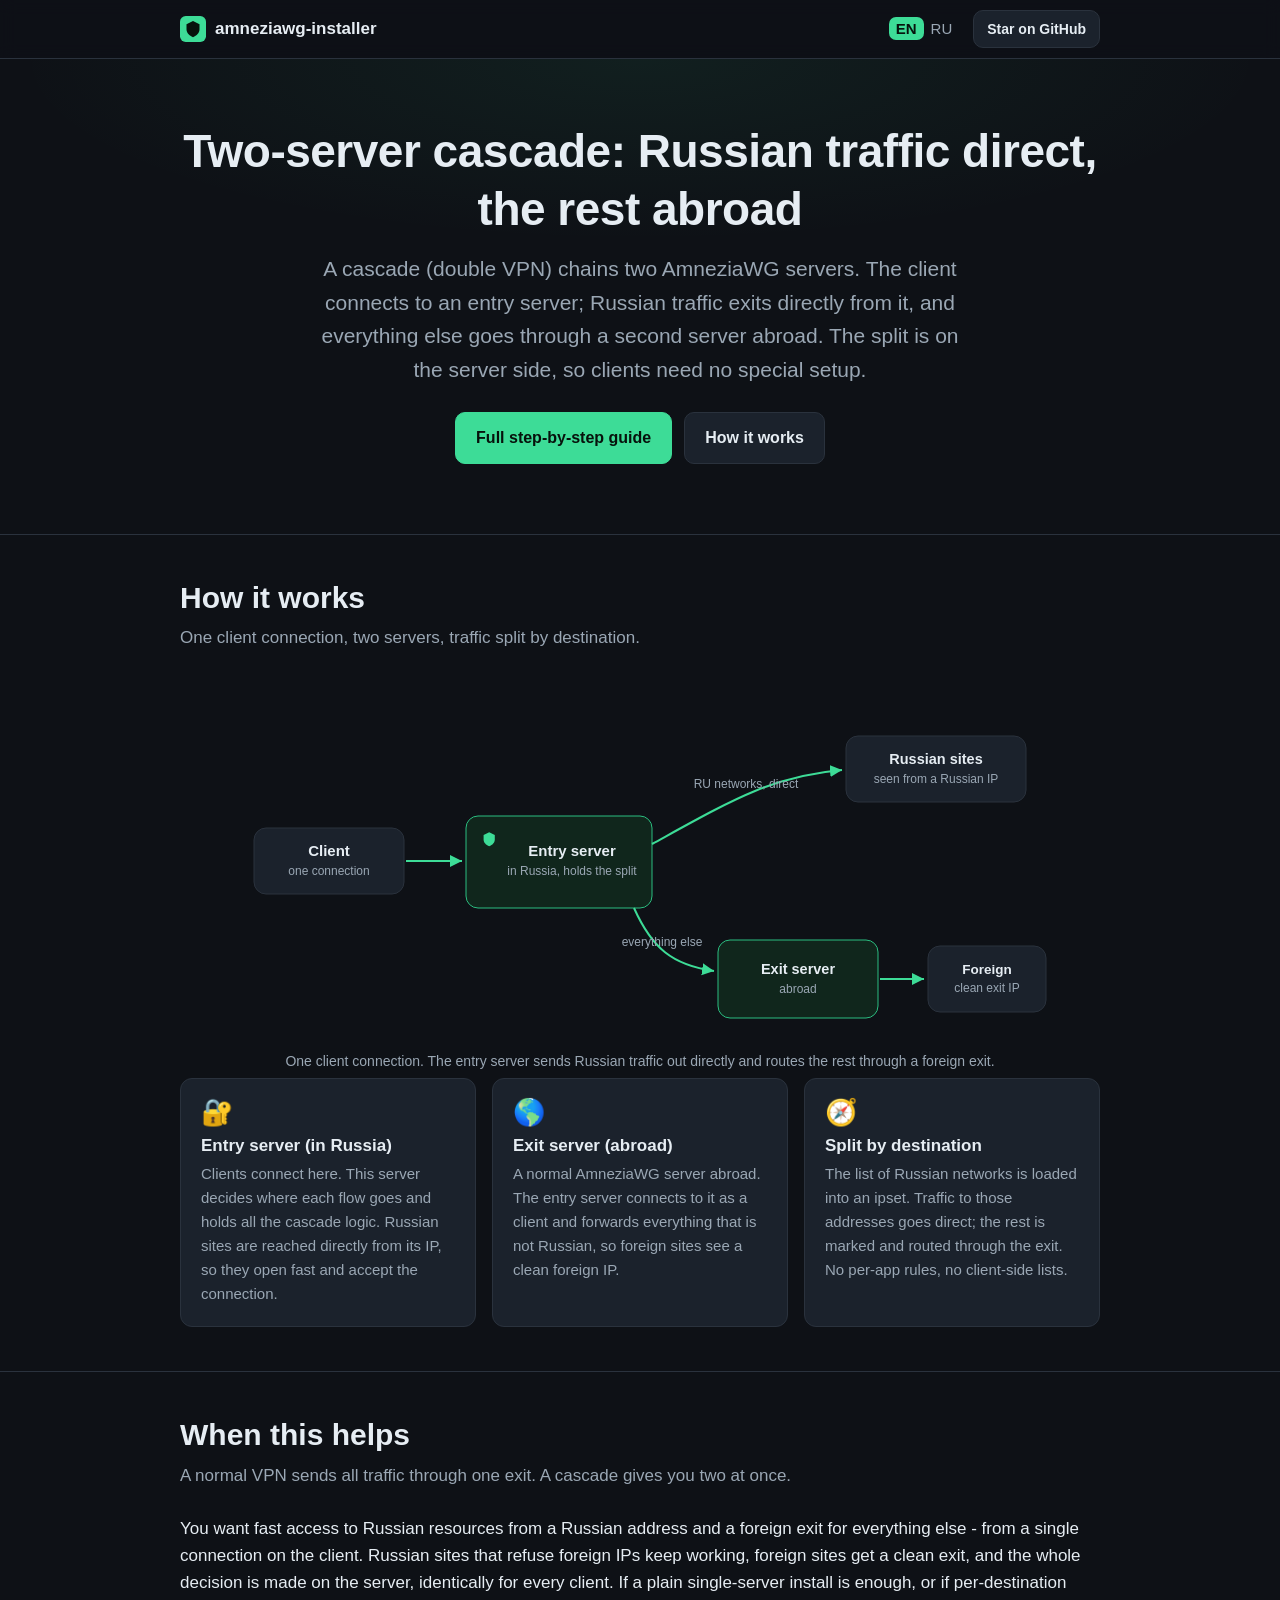
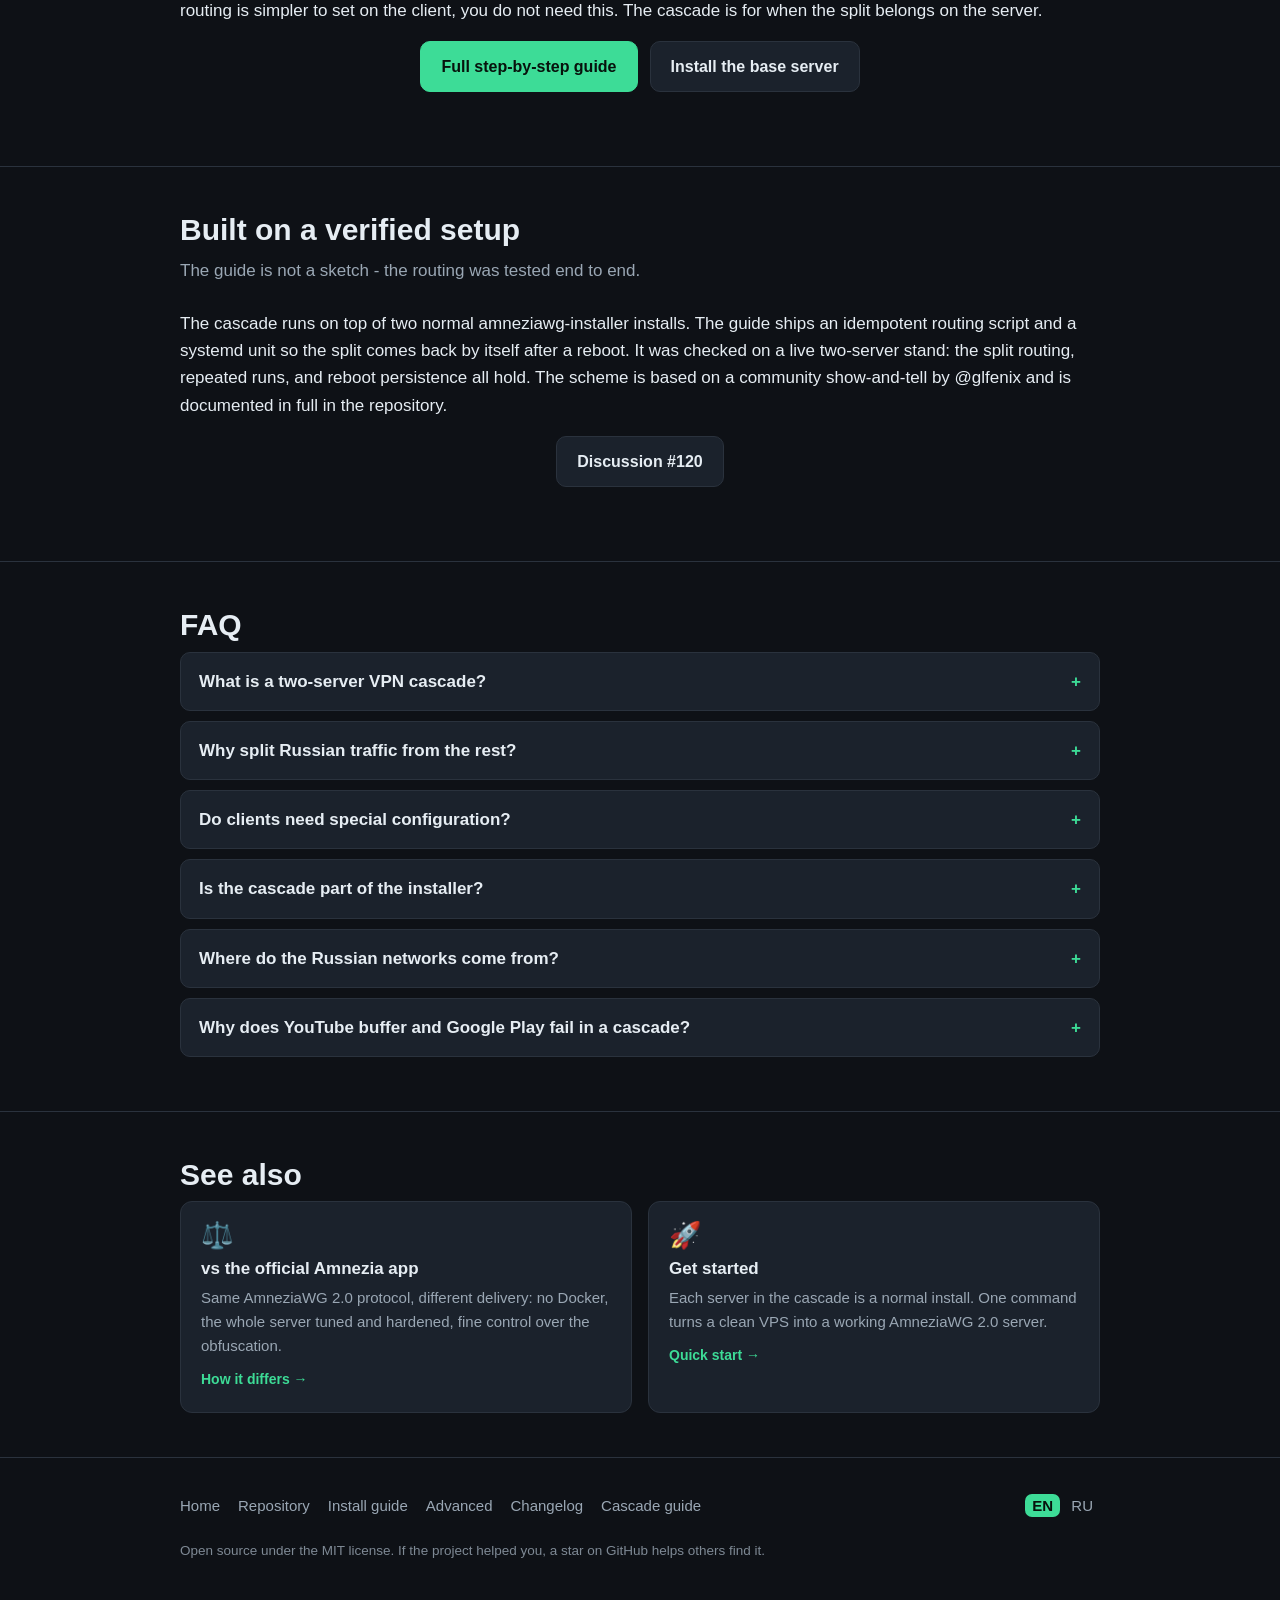
==== commit 4c8cc369: "site(cascade): FAQ entry on Google/YouTube geo-routing Add a FAQ Q&A (RU + EN, FAQPage JSON-LD + vis" ====
--- a/cascade/index.html
+++ b/cascade/index.html
@@ -38,7 +38,8 @@
     { "@type": "Question", "name": "Why split Russian traffic from the rest?", "acceptedAnswer": { "@type": "Answer", "text": "So Russian sites open from a Russian IP without a detour abroad and without being blocked for foreign addresses, while foreign sites use a clean foreign exit. You get both from a single connection on the client." } },
     { "@type": "Question", "name": "Do clients need special configuration?", "acceptedAnswer": { "@type": "Answer", "text": "No. The split lives entirely on the entry server. Clients are added as usual and need no special setup - they just connect to the entry server." } },
     { "@type": "Question", "name": "Is the cascade part of the installer?", "acceptedAnswer": { "@type": "Answer", "text": "No. A multi-server cascade is a separate manual setup on top of two normal amneziawg-installer installs. There is a step-by-step guide with a verified routing script and a systemd unit for boot persistence." } },
-    { "@type": "Question", "name": "Where do the Russian networks come from?", "acceptedAnswer": { "@type": "Answer", "text": "From the aggregated Russian IP zone (ipdeny), loaded into an ipset. Traffic to those networks is routed direct; everything else is marked and sent through the foreign exit. The list is refreshed on a schedule." } }
+    { "@type": "Question", "name": "Where do the Russian networks come from?", "acceptedAnswer": { "@type": "Answer", "text": "From the aggregated Russian IP zone (ipdeny), loaded into an ipset. Traffic to those networks is routed direct; everything else is marked and sent through the foreign exit. The list is refreshed on a schedule." } },
+    { "@type": "Question", "name": "Why does YouTube buffer and Google Play fail in a cascade?", "acceptedAnswer": { "@type": "Answer", "text": "Some of Google's and YouTube's nodes (their caches and CDN) are hosted on Russian IPs and land in the Russian-networks list, so connections to them go directly via the entry server and Google sees a Russian address. Changing DNS does not reliably help, since Google's networks are largely shared. To make Google and YouTube always use the foreign exit, their networks (not just AS15169 - GGC cache nodes often live in ISP networks) must be marked before the RETURN rule or excluded from the Russian-networks list." } }
   ]
 }
 </script>
@@ -182,6 +183,7 @@
       <details><summary>Do clients need special configuration?</summary><div class="answer">No. The split lives entirely on the entry server. Clients are added as usual and need no special setup - they just connect to the entry server.</div></details>
       <details><summary>Is the cascade part of the installer?</summary><div class="answer">No. A multi-server cascade is a separate manual setup on top of two normal amneziawg-installer installs. There is a step-by-step guide with a verified routing script and a systemd unit for boot persistence.</div></details>
       <details><summary>Where do the Russian networks come from?</summary><div class="answer">From the aggregated Russian IP zone (ipdeny), loaded into an ipset. Traffic to those networks is routed direct; everything else is marked and sent through the foreign exit. The list is refreshed on a schedule.</div></details>
+      <details><summary>Why does YouTube buffer and Google Play fail in a cascade?</summary><div class="answer">Some of Google's and YouTube's nodes (their caches and CDN) are hosted on Russian IPs and land in the Russian-networks list, so connections to them go directly via the entry server and Google sees a Russian address. Changing DNS does not reliably help, since Google's networks are largely shared. To make Google and YouTube always use the foreign exit, their networks (not just AS15169 - GGC cache nodes often live in ISP networks) must be marked before the RETURN rule or excluded from the Russian-networks list.</div></details>
     </div>
   </div>
 </section>
